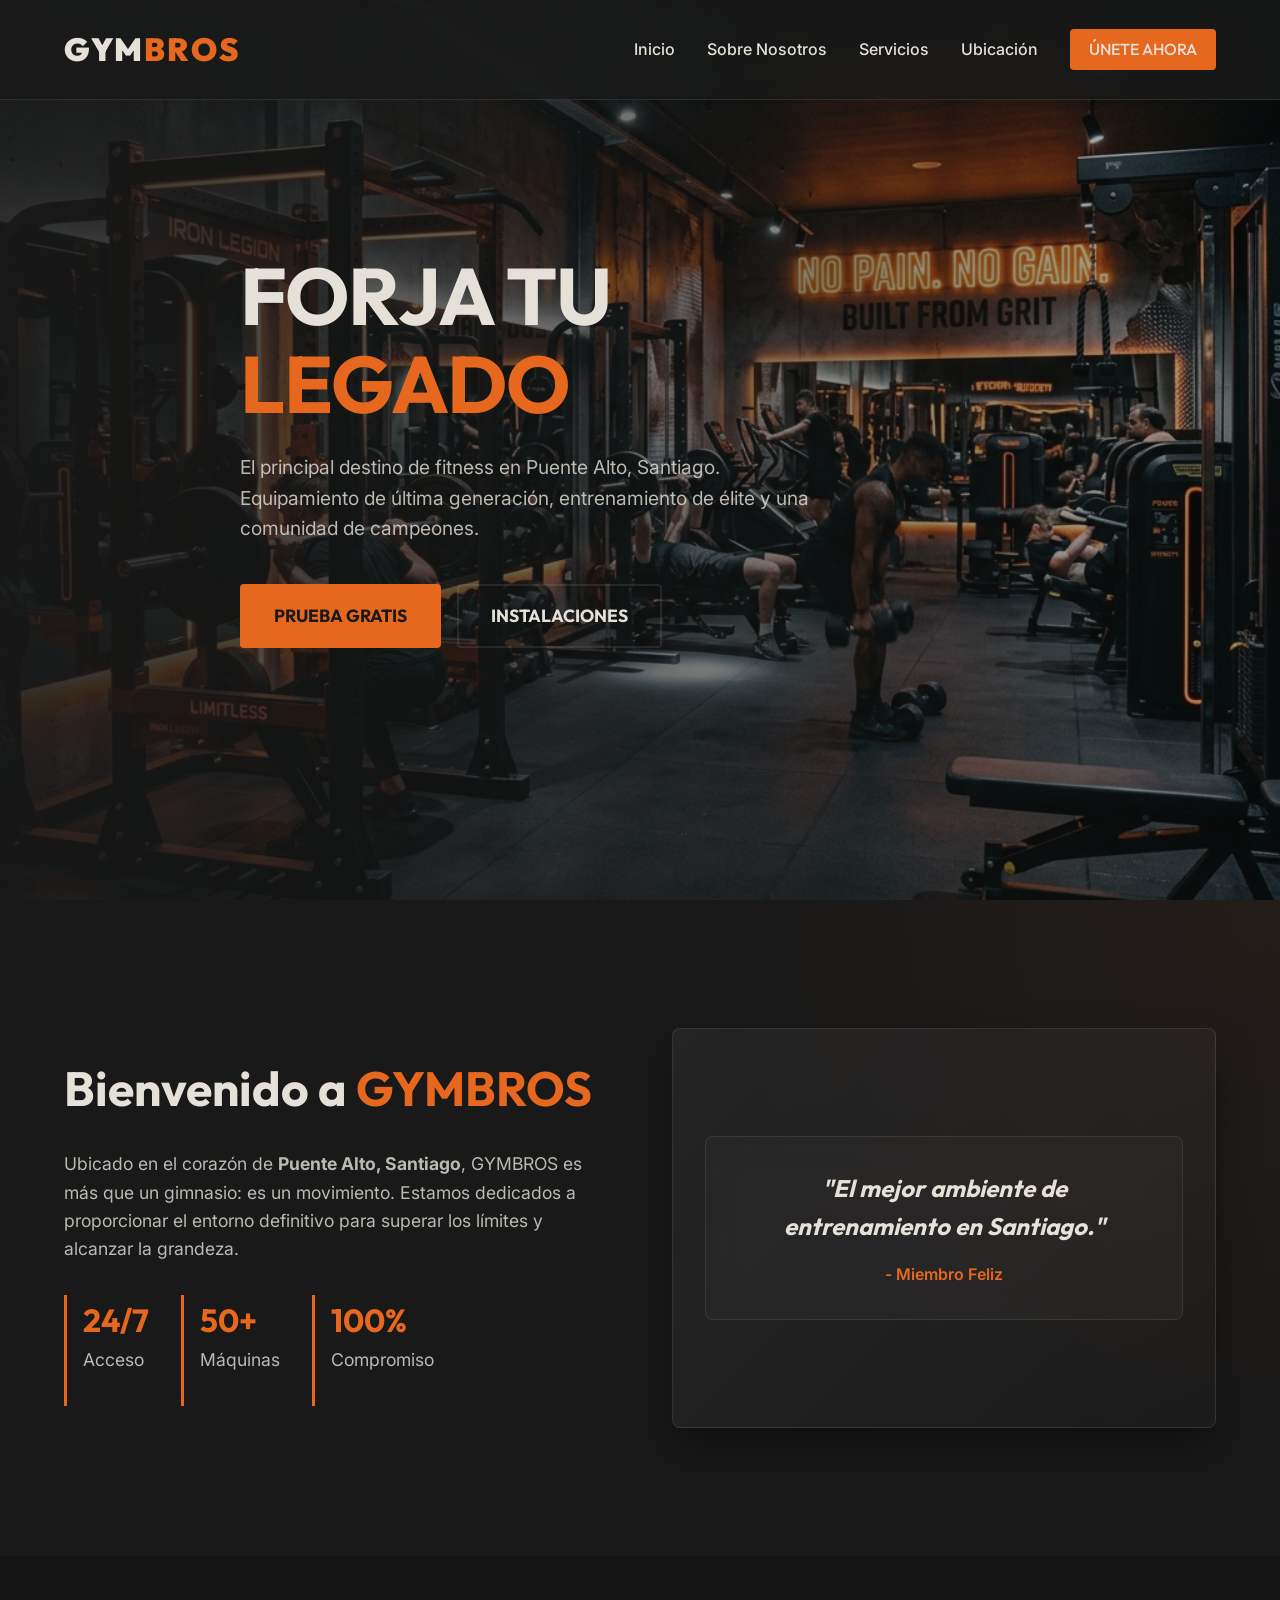
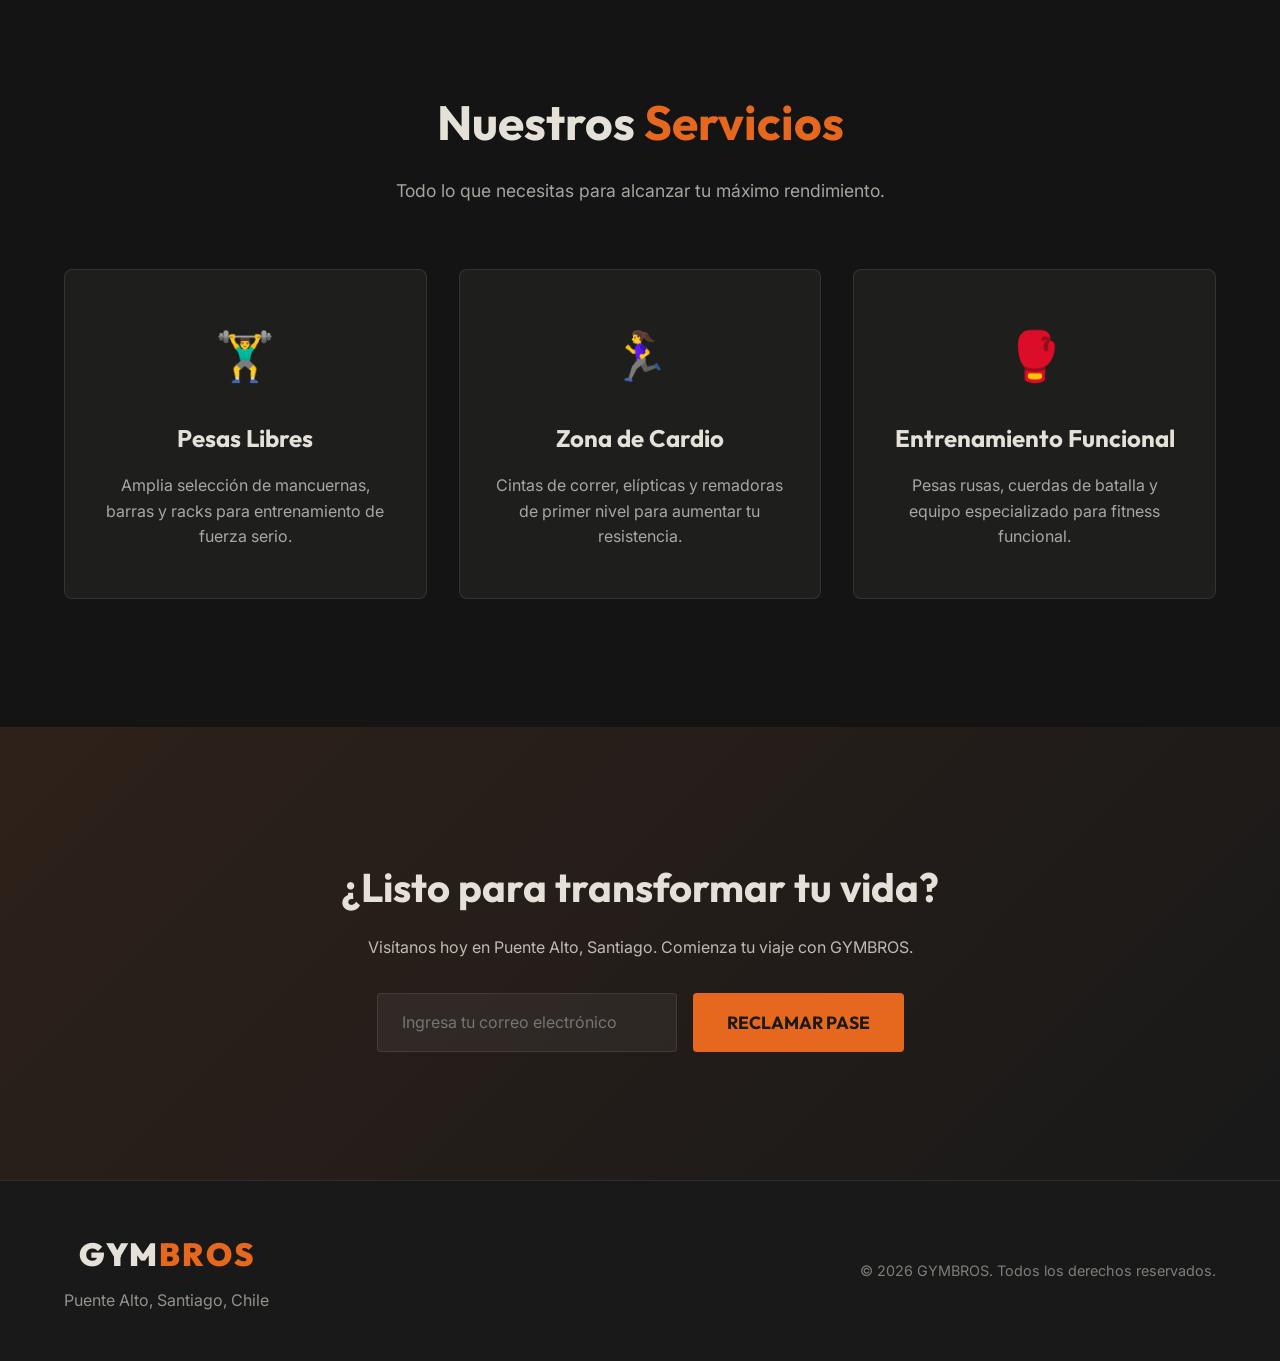
==== index.html @ 48ca898e "Initial commit" ====
<!DOCTYPE html>
<html lang="es">
<head>
    <meta charset="UTF-8">
    <meta name="viewport" content="width=device-width, initial-scale=1.0">
    <title>GYMBROS | El Gimnasio Definitivo en Puente Alto, Santiago</title>
    <meta name="description" content="Únete a GYMBROS en Puente Alto, Santiago. La experiencia de gimnasio premium con equipamiento moderno, entrenadores profesionales y una comunidad inspiradora.">
    <link rel="preconnect" href="https://fonts.googleapis.com">
    <link rel="preconnect" href="https://fonts.gstatic.com" crossorigin>
    <link href="https://fonts.googleapis.com/css2?family=Outfit:wght@400;700;900&family=Inter:wght@400;500;600&display=swap" rel="stylesheet">
    <link rel="stylesheet" href="style.css">
</head>
<body>
    <header class="navbar">
        <div class="logo">GYM<span>BROS</span></div>
        <nav>
            <ul>
                <li><a href="index.html#home">Inicio</a></li>
                <li><a href="index.html#about">Sobre Nosotros</a></li>
                <li><a href="index.html#services">Servicios</a></li>
                <li><a href="location.html">Ubicación</a></li>
                <li><a href="index.html#contact" class="btn-primary-small">Únete Ahora</a></li>
            </ul>
        </nav>
    </header>

    <section id="home" class="hero">
        <div class="hero-overlay"></div>
        <div class="hero-content">
            <h1>FORJA TU<br><span class="highlight">LEGADO</span></h1>
            <p>El principal destino de fitness en Puente Alto, Santiago. Equipamiento de última generación, entrenamiento de élite y una comunidad de campeones.</p>
            <div class="hero-actions">
                <a href="#contact" class="btn-primary">Prueba Gratis</a>
                <a href="#services" class="btn-secondary">Instalaciones</a>
            </div>
        </div>
    </section>

    <section id="about" class="about-section">
        <div class="about-grid">
            <div class="about-text">
                <h2>Bienvenido a <span class="highlight">GYMBROS</span></h2>
                <p>Ubicado en el corazón de <strong>Puente Alto, Santiago</strong>, GYMBROS es más que un gimnasio: es un movimiento. Estamos dedicados a proporcionar el entorno definitivo para superar los límites y alcanzar la grandeza.</p>
                <div class="stats">
                    <div class="stat-box">
                        <h3>24/7</h3>
                        <p>Acceso</p>
                    </div>
                    <div class="stat-box">
                        <h3>50+</h3>
                        <p>Máquinas</p>
                    </div>
                    <div class="stat-box">
                        <h3>100%</h3>
                        <p>Compromiso</p>
                    </div>
                </div>
            </div>
            <div class="about-image-placeholder">
                <div class="glass-card">
                    <h3>"El mejor ambiente de entrenamiento en Santiago."</h3>
                    <p>- Miembro Feliz</p>
                </div>
            </div>
        </div>
    </section>

    <section id="services" class="services-section">
        <div class="section-header">
            <h2>Nuestros <span class="highlight">Servicios</span></h2>
            <p>Todo lo que necesitas para alcanzar tu máximo rendimiento.</p>
        </div>
        <div class="services-grid">
            <div class="service-card">
                <div class="icon">🏋️‍♂️</div>
                <h3>Pesas Libres</h3>
                <p>Amplia selección de mancuernas, barras y racks para entrenamiento de fuerza serio.</p>
            </div>
            <div class="service-card">
                <div class="icon">🏃‍♀️</div>
                <h3>Zona de Cardio</h3>
                <p>Cintas de correr, elípticas y remadoras de primer nivel para aumentar tu resistencia.</p>
            </div>
            <div class="service-card">
                <div class="icon">🥊</div>
                <h3>Entrenamiento Funcional</h3>
                <p>Pesas rusas, cuerdas de batalla y equipo especializado para fitness funcional.</p>
            </div>
        </div>
    </section>

    <section id="contact" class="cta-section">
        <div class="cta-container">
            <h2>¿Listo para transformar tu vida?</h2>
            <p>Visítanos hoy en Puente Alto, Santiago. Comienza tu viaje con GYMBROS.</p>
            <form class="contact-form">
                <input type="email" placeholder="Ingresa tu correo electrónico" required>
                <button type="submit" class="btn-primary">Reclamar Pase</button>
            </form>
        </div>
    </section>

    <footer>
        <div class="footer-content">
            <div class="footer-brand">
                <div class="logo">GYM<span>BROS</span></div>
                <p>Puente Alto, Santiago, Chile</p>
            </div>
            <div class="footer-links">
                <p>&copy; 2026 GYMBROS. Todos los derechos reservados.</p>
            </div>
        </div>
    </footer>
</body>
</html>
---- style.css ----
:root {
    --bg-color: #191919;
    --text-color: #E5E1D8;
    --primary-color: #E6681E;
    --primary-hover: #ff7a29;
    --card-bg: rgba(229, 225, 216, 0.05);
    --glass-border: rgba(229, 225, 216, 0.1);
    
    --font-heading: 'Outfit', sans-serif;
    --font-body: 'Inter', sans-serif;
}

* {
    margin: 0;
    padding: 0;
    box-sizing: border-box;
    scroll-behavior: smooth;
}

body {
    background-color: var(--bg-color);
    color: var(--text-color);
    font-family: var(--font-body);
    line-height: 1.6;
    overflow-x: hidden;
}

h1, h2, h3, h4, h5, h6, .logo {
    font-family: var(--font-heading);
}

.highlight {
    color: var(--primary-color);
}

/* Navbar */
.navbar {
    position: fixed;
    top: 0;
    left: 0;
    width: 100%;
    padding: 1.5rem 5%;
    display: flex;
    justify-content: space-between;
    align-items: center;
    background: rgba(25, 25, 25, 0.8);
    backdrop-filter: blur(10px);
    -webkit-backdrop-filter: blur(10px);
    z-index: 1000;
    border-bottom: 1px solid var(--glass-border);
}

.logo {
    font-size: 2rem;
    font-weight: 900;
    letter-spacing: 2px;
}

.logo span {
    color: var(--primary-color);
}

.navbar nav ul {
    display: flex;
    list-style: none;
    gap: 2rem;
    align-items: center;
}

.navbar nav ul li a {
    color: var(--text-color);
    text-decoration: none;
    font-size: 1rem;
    font-weight: 500;
    transition: color 0.3s ease;
}

.navbar nav ul li a:hover {
    color: var(--primary-color);
}

/* Buttons */
.btn-primary, .btn-primary-small, .btn-secondary {
    display: inline-block;
    text-decoration: none;
    border-radius: 4px;
    font-family: var(--font-heading);
    font-weight: 700;
    text-transform: uppercase;
    transition: all 0.3s ease;
    cursor: pointer;
    text-align: center;
}

.btn-primary {
    background-color: var(--primary-color);
    color: var(--bg-color);
    padding: 1rem 2rem;
    font-size: 1.1rem;
    border: 2px solid var(--primary-color);
}

.btn-primary:hover {
    background-color: transparent;
    color: var(--primary-color);
    box-shadow: 0 0 20px rgba(230, 104, 30, 0.4);
}

.btn-primary-small {
    background-color: var(--primary-color);
    color: var(--bg-color);
    padding: 0.5rem 1.2rem;
    font-size: 0.9rem;
}

.btn-primary-small:hover {
    background-color: var(--primary-hover);
}

.btn-secondary {
    background-color: transparent;
    color: var(--text-color);
    padding: 1rem 2rem;
    font-size: 1.1rem;
    border: 2px solid var(--glass-border);
}

.btn-secondary:hover {
    border-color: var(--text-color);
    background-color: rgba(229, 225, 216, 0.1);
}

/* Hero Section */
.hero {
    height: 100vh;
    display: flex;
    align-items: center;
    justify-content: center;
    position: relative;
    padding: 0 5%;
    background: url('assets/img/hero.png') no-repeat center center/cover;
}

.hero-overlay {
    position: absolute;
    top: 0;
    left: 0;
    width: 100%;
    height: 100%;
    background: linear-gradient(to right, rgba(25,25,25,0.9) 0%, rgba(25,25,25,0.6) 50%, rgba(25,25,25,0.3) 100%);
    z-index: 1;
}

.hero-content {
    position: relative;
    z-index: 2;
    max-width: 800px;
    width: 100%;
    animation: fadeInUp 1s ease-out forwards;
}

.hero-content h1 {
    font-size: 5rem;
    line-height: 1.1;
    margin-bottom: 1.5rem;
    text-transform: uppercase;
    letter-spacing: -1px;
}

.hero-content p {
    font-size: 1.2rem;
    margin-bottom: 2.5rem;
    max-width: 600px;
    color: rgba(229, 225, 216, 0.8);
}

.hero-actions {
    display: flex;
    gap: 1rem;
}

/* About Section */
.about-section {
    padding: 8rem 5%;
    background: radial-gradient(circle at top right, rgba(230, 104, 30, 0.05), transparent 40%);
}

.about-grid {
    display: grid;
    grid-template-columns: 1fr 1fr;
    gap: 4rem;
    align-items: center;
    max-width: 1200px;
    margin: 0 auto;
}

.about-text h2 {
    font-size: 3rem;
    margin-bottom: 1.5rem;
}

.about-text p {
    font-size: 1.1rem;
    margin-bottom: 2rem;
    color: rgba(229, 225, 216, 0.8);
}

.stats {
    display: flex;
    gap: 2rem;
}

.stat-box {
    border-left: 3px solid var(--primary-color);
    padding-left: 1rem;
}

.stat-box h3 {
    font-size: 2rem;
    color: var(--primary-color);
}

.about-image-placeholder {
    position: relative;
    height: 400px;
    background: linear-gradient(135deg, rgba(255,255,255,0.05), rgba(255,255,255,0.01));
    border: 1px solid var(--glass-border);
    border-radius: 8px;
    display: flex;
    align-items: center;
    justify-content: center;
    padding: 2rem;
    box-shadow: 0 20px 40px rgba(0,0,0,0.4);
}

.glass-card {
    background: rgba(229, 225, 216, 0.03);
    backdrop-filter: blur(16px);
    -webkit-backdrop-filter: blur(16px);
    border: 1px solid var(--glass-border);
    padding: 2rem;
    border-radius: 8px;
    text-align: center;
}

.glass-card h3 {
    font-size: 1.5rem;
    margin-bottom: 1rem;
    font-style: italic;
}

.glass-card p {
    color: var(--primary-color);
    font-weight: 600;
}

/* Services Section */
.services-section {
    padding: 8rem 5%;
    background-color: rgba(0,0,0,0.2);
}

.section-header {
    text-align: center;
    margin-bottom: 4rem;
}

.section-header h2 {
    font-size: 3rem;
    margin-bottom: 1rem;
}

.section-header p {
    color: rgba(229, 225, 216, 0.7);
    font-size: 1.1rem;
}

.services-grid {
    display: grid;
    grid-template-columns: repeat(auto-fit, minmax(300px, 1fr));
    gap: 2rem;
    max-width: 1200px;
    margin: 0 auto;
}

.service-card {
    background: var(--card-bg);
    border: 1px solid var(--glass-border);
    padding: 3rem 2rem;
    border-radius: 8px;
    text-align: center;
    transition: transform 0.3s ease, box-shadow 0.3s ease;
}

.service-card:hover {
    transform: translateY(-10px);
    box-shadow: 0 15px 30px rgba(0,0,0,0.5);
    border-color: rgba(230, 104, 30, 0.3);
}

.service-card .icon {
    font-size: 3rem;
    margin-bottom: 1.5rem;
    color: var(--primary-color);
}

.service-card h3 {
    font-size: 1.5rem;
    margin-bottom: 1rem;
}

.service-card p {
    color: rgba(229, 225, 216, 0.7);
}

/* CTA Section */
.cta-section {
    padding: 8rem 5%;
    text-align: center;
    background: linear-gradient(135deg, rgba(230, 104, 30, 0.1), rgba(25,25,25,1));
}

.cta-container {
    max-width: 600px;
    margin: 0 auto;
}

.cta-container h2 {
    font-size: 2.5rem;
    margin-bottom: 1rem;
}

.cta-container p {
    margin-bottom: 2rem;
    color: rgba(229, 225, 216, 0.8);
}

.contact-form {
    display: flex;
    gap: 1rem;
    justify-content: center;
}

.contact-form input {
    padding: 1rem 1.5rem;
    border: 1px solid var(--glass-border);
    background: rgba(255,255,255,0.05);
    color: var(--text-color);
    border-radius: 4px;
    font-family: var(--font-body);
    font-size: 1rem;
    flex: 1;
    max-width: 300px;
    outline: none;
    transition: border-color 0.3s ease;
}

.contact-form input:focus {
    border-color: var(--primary-color);
}

/* Footer */
footer {
    padding: 3rem 5%;
    border-top: 1px solid var(--glass-border);
    text-align: center;
}

.footer-content {
    display: flex;
    justify-content: space-between;
    align-items: center;
    max-width: 1200px;
    margin: 0 auto;
    flex-wrap: wrap;
    gap: 2rem;
}

.footer-brand p {
    color: rgba(229, 225, 216, 0.6);
    margin-top: 0.5rem;
}

.footer-links p {
    color: rgba(229, 225, 216, 0.5);
    font-size: 0.9rem;
}

/* Animations */
@keyframes fadeInUp {
    from {
        opacity: 0;
        transform: translateY(30px);
    }
    to {
        opacity: 1;
        transform: translateY(0);
    }
}

/* Responsive */
@media (max-width: 768px) {
    .hero-content h1 {
        font-size: 3.5rem;
    }
    
    .about-grid {
        grid-template-columns: 1fr;
    }
    
    .hero-actions {
        flex-direction: column;
    }
    
    .contact-form {
        flex-direction: column;
        align-items: center;
    }
    
    .contact-form input {
        width: 100%;
        max-width: 100%;
    }
    
    .navbar nav ul {
        display: none; /* Mobile menu could be added later */
    }
}
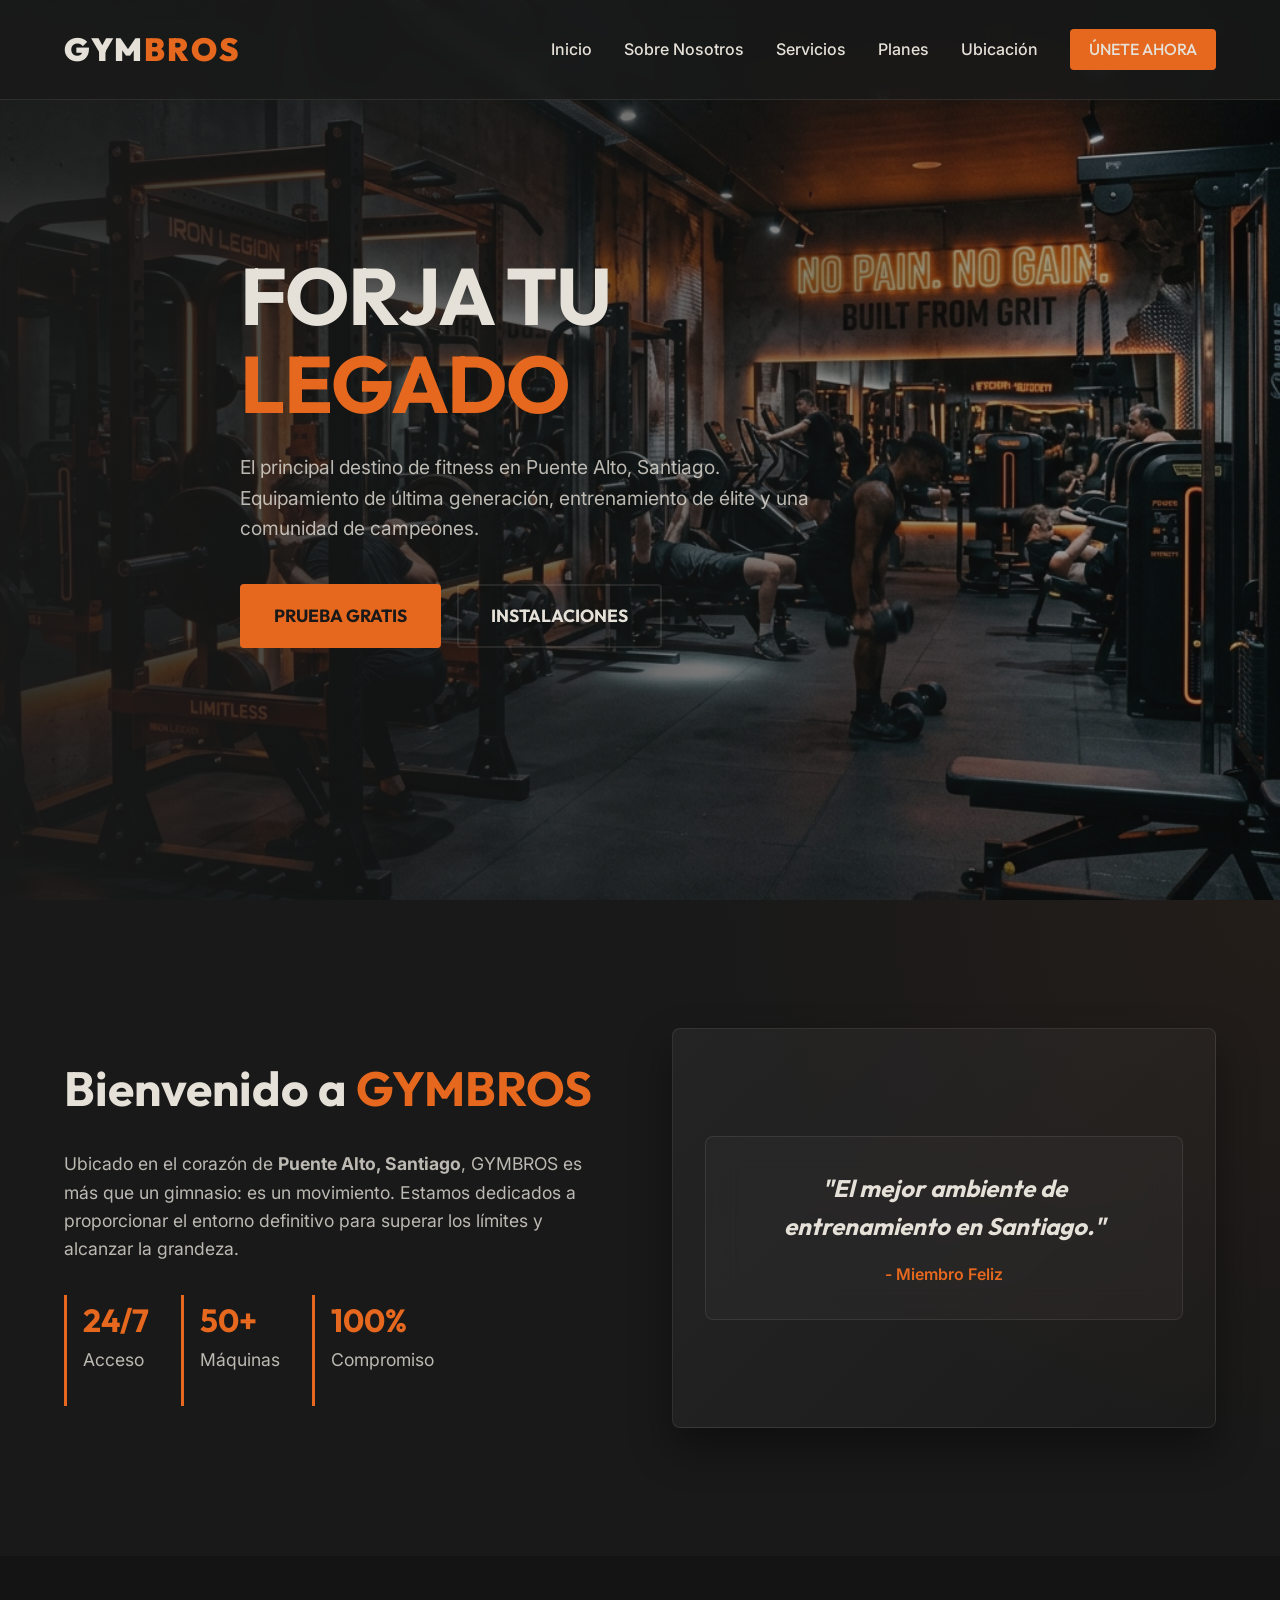
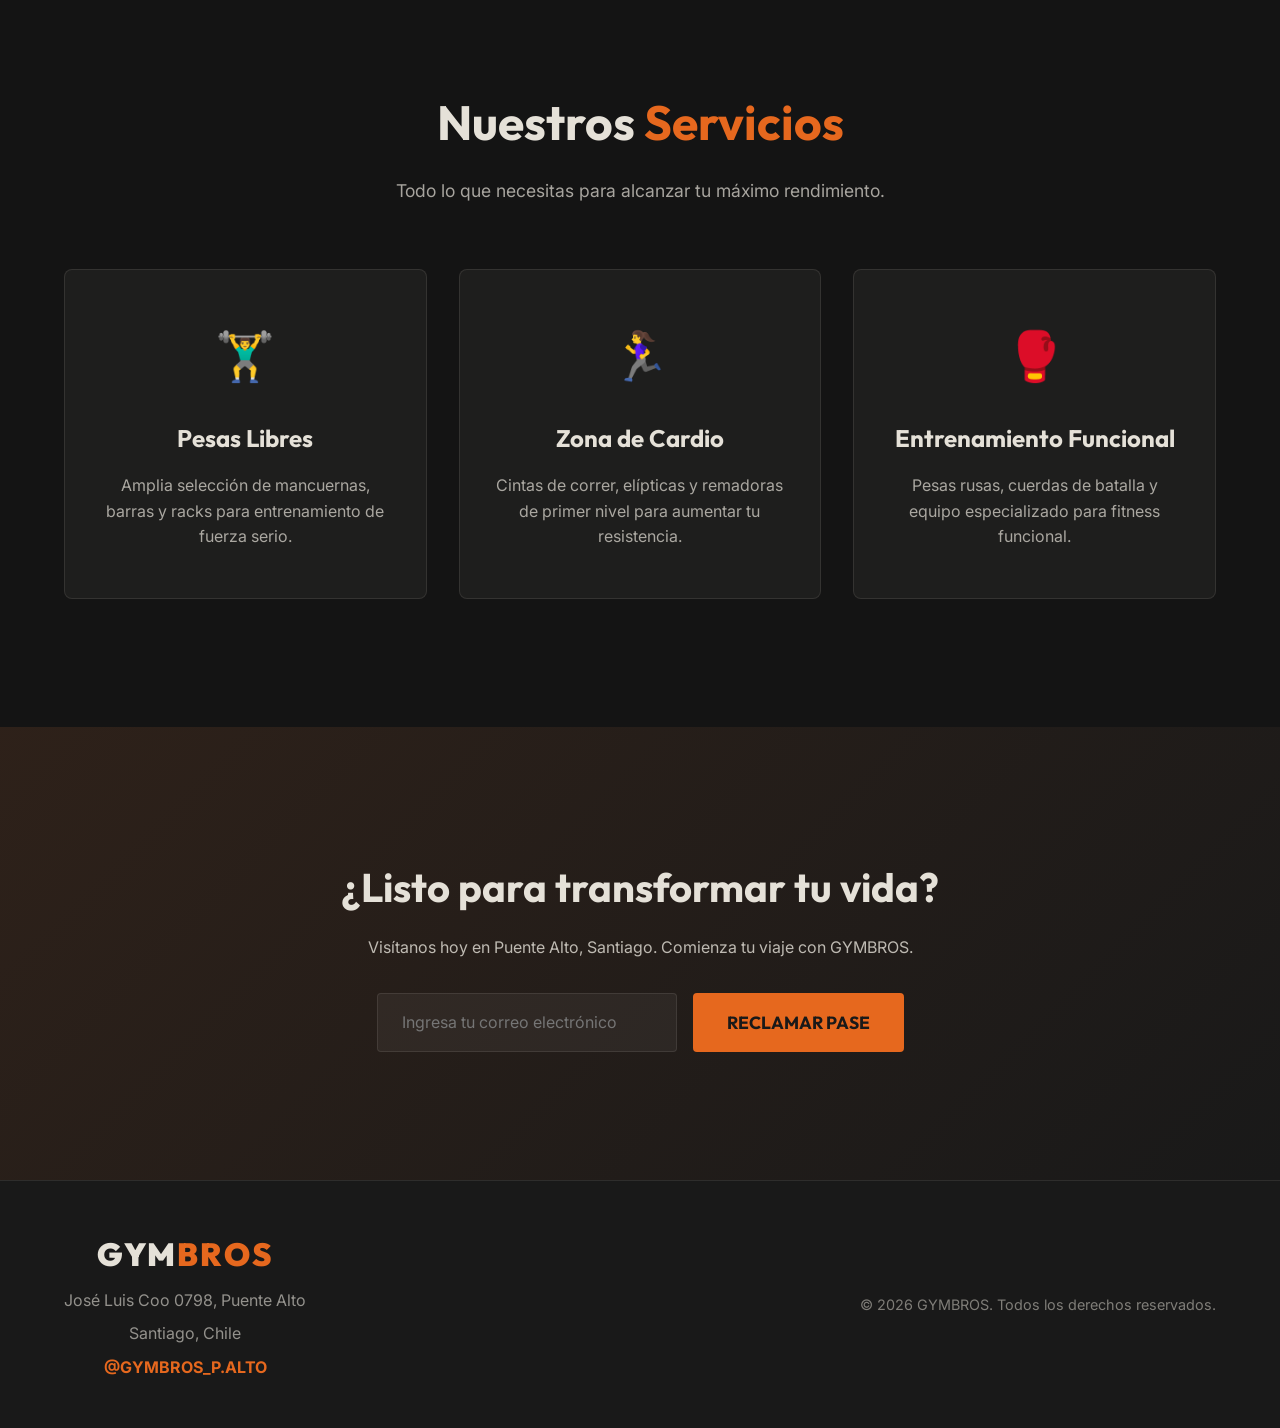
==== commit e8f4fe3f: "Add planes page and update location details" ====
--- a/index.html
+++ b/index.html
@@ -13,13 +13,19 @@
 <body>
     <header class="navbar">
         <div class="logo">GYM<span>BROS</span></div>
-        <nav>
+        <button class="mobile-menu-btn" aria-label="Abrir menú" onclick="toggleMenu()">
+            <span></span>
+            <span></span>
+            <span></span>
+        </button>
+        <nav id="nav-menu">
             <ul>
-                <li><a href="index.html#home">Inicio</a></li>
-                <li><a href="index.html#about">Sobre Nosotros</a></li>
-                <li><a href="index.html#services">Servicios</a></li>
+                <li><a href="index.html#home" onclick="toggleMenu()">Inicio</a></li>
+                <li><a href="index.html#about" onclick="toggleMenu()">Sobre Nosotros</a></li>
+                <li><a href="index.html#services" onclick="toggleMenu()">Servicios</a></li>
+                <li><a href="planes.html">Planes</a></li>
                 <li><a href="location.html">Ubicación</a></li>
-                <li><a href="index.html#contact" class="btn-primary-small">Únete Ahora</a></li>
+                <li><a href="index.html#contact" class="btn-primary-small" onclick="toggleMenu()">Únete Ahora</a></li>
             </ul>
         </nav>
     </header>
@@ -104,12 +110,23 @@
         <div class="footer-content">
             <div class="footer-brand">
                 <div class="logo">GYM<span>BROS</span></div>
-                <p>Puente Alto, Santiago, Chile</p>
+                <p>José Luis Coo 0798, Puente Alto</p>
+                <p>Santiago, Chile</p>
+                <p style="margin-top: 0.5rem; font-weight: bold;"><a href="https://instagram.com/gymbros_p.alto" target="_blank" style="color: var(--primary-color); text-decoration: none;">@GYMBROS_P.ALTO</a></p>
             </div>
             <div class="footer-links">
                 <p>&copy; 2026 GYMBROS. Todos los derechos reservados.</p>
             </div>
         </div>
     </footer>
+
+    <script>
+        function toggleMenu() {
+            const nav = document.getElementById('nav-menu');
+            const btn = document.querySelector('.mobile-menu-btn');
+            nav.classList.toggle('active');
+            btn.classList.toggle('active');
+        }
+    </script>
 </body>
 </html>
--- a/style.css
+++ b/style.css
@@ -398,8 +398,85 @@
     }
 }
 
+/* Mobile Menu Button */
+.mobile-menu-btn {
+    display: none;
+    background: none;
+    border: none;
+    cursor: pointer;
+    flex-direction: column;
+    gap: 6px;
+    z-index: 1001;
+}
+
+.mobile-menu-btn span {
+    display: block;
+    width: 30px;
+    height: 3px;
+    background-color: var(--text-color);
+    transition: all 0.3s ease;
+}
+
+.mobile-menu-btn.active span:nth-child(1) {
+    transform: translateY(9px) rotate(45deg);
+}
+
+.mobile-menu-btn.active span:nth-child(2) {
+    opacity: 0;
+}
+
+.mobile-menu-btn.active span:nth-child(3) {
+    transform: translateY(-9px) rotate(-45deg);
+}
+
 /* Responsive */
 @media (max-width: 768px) {
+    .mobile-menu-btn {
+        display: flex;
+    }
+    
+    .navbar nav {
+        position: fixed;
+        top: 0;
+        right: -100%;
+        width: 100%;
+        height: 100vh;
+        background: rgba(25, 25, 25, 0.98);
+        display: flex;
+        align-items: center;
+        justify-content: center;
+        transition: right 0.3s ease;
+    }
+    
+    .navbar nav.active {
+        right: 0;
+    }
+    
+    .navbar nav ul {
+        flex-direction: column;
+        gap: 2rem;
+        text-align: center;
+    }
+    
+    .navbar nav ul li a {
+        font-size: 1.5rem;
+    }
+
+    .stats {
+        flex-direction: column;
+        gap: 1rem;
+        align-items: center;
+        text-align: center;
+    }
+    
+    .stat-box {
+        border-left: none;
+        border-bottom: 3px solid var(--primary-color);
+        padding-left: 0;
+        padding-bottom: 1rem;
+        width: 100%;
+    }
+
     .hero-content h1 {
         font-size: 3.5rem;
     }
@@ -421,8 +498,4 @@
         width: 100%;
         max-width: 100%;
     }
-    
-    .navbar nav ul {
-        display: none; /* Mobile menu could be added later */
-    }
-}
+}
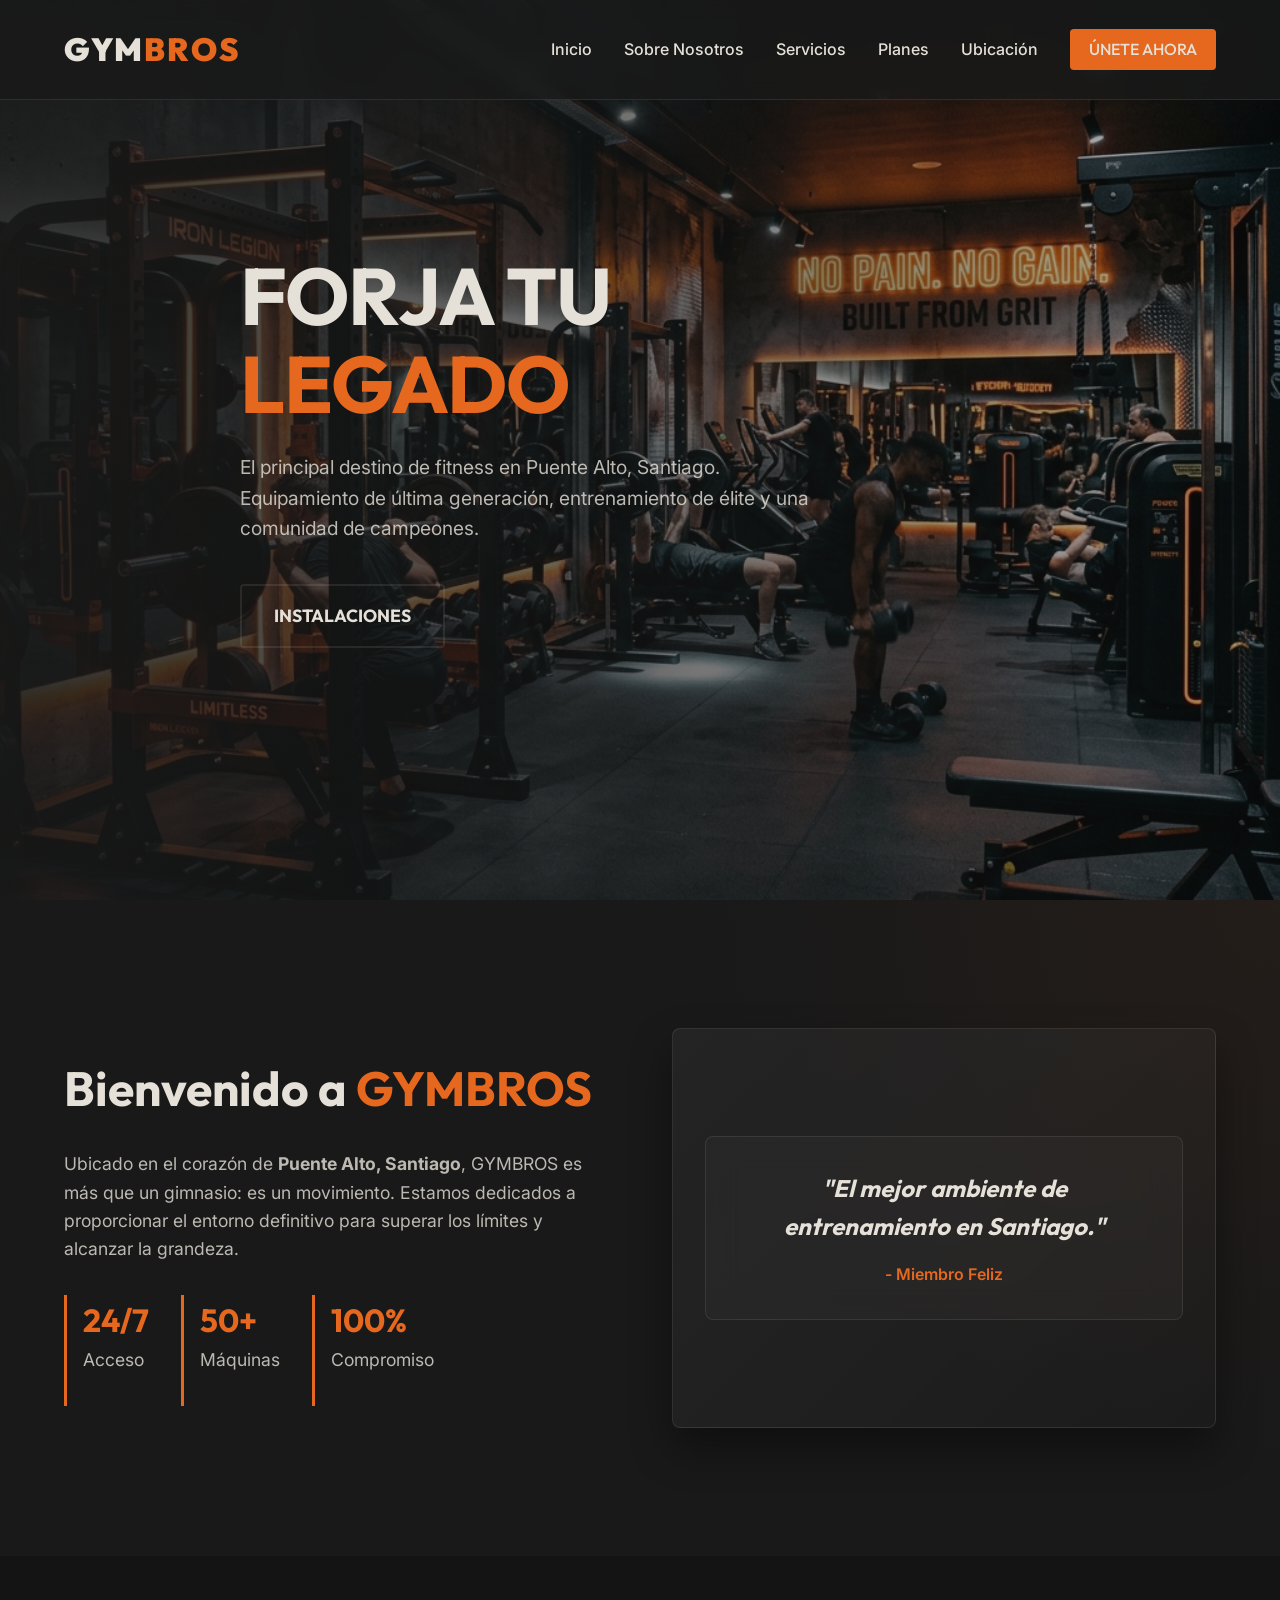
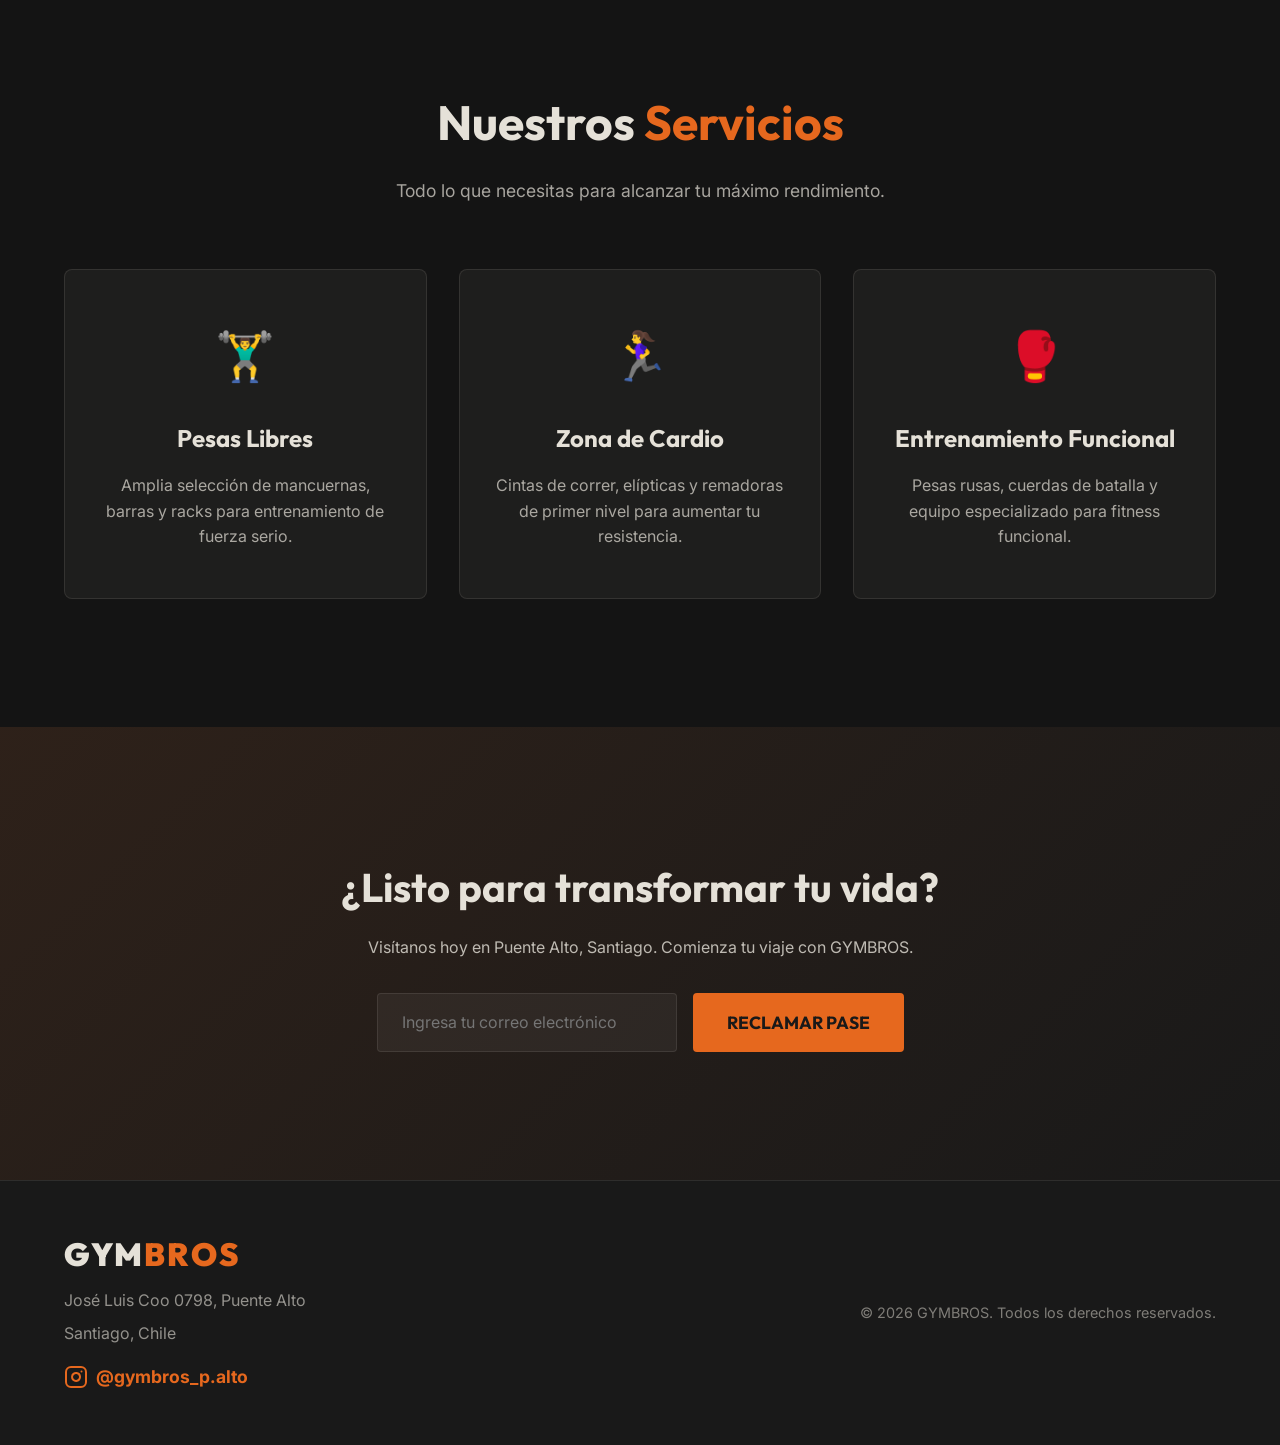
==== commit c89f53fa: "Make logos clickable, remove Prueba Gratis, add IG logo" ====
--- a/index.html
+++ b/index.html
@@ -12,7 +12,7 @@
 </head>
 <body>
     <header class="navbar">
-        <div class="logo">GYM<span>BROS</span></div>
+        <a href="index.html" class="logo" style="text-decoration: none; color: inherit;">GYM<span>BROS</span></a>
         <button class="mobile-menu-btn" aria-label="Abrir menú" onclick="toggleMenu()">
             <span></span>
             <span></span>
@@ -36,7 +36,6 @@
             <h1>FORJA TU<br><span class="highlight">LEGADO</span></h1>
             <p>El principal destino de fitness en Puente Alto, Santiago. Equipamiento de última generación, entrenamiento de élite y una comunidad de campeones.</p>
             <div class="hero-actions">
-                <a href="#contact" class="btn-primary">Prueba Gratis</a>
                 <a href="#services" class="btn-secondary">Instalaciones</a>
             </div>
         </div>
@@ -108,11 +107,20 @@
 
     <footer>
         <div class="footer-content">
-            <div class="footer-brand">
-                <div class="logo">GYM<span>BROS</span></div>
+            <div class="footer-brand" style="text-align: left;">
+                <a href="index.html" class="logo" style="text-decoration: none; color: inherit;">GYM<span>BROS</span></a>
                 <p>José Luis Coo 0798, Puente Alto</p>
                 <p>Santiago, Chile</p>
-                <p style="margin-top: 0.5rem; font-weight: bold;"><a href="https://instagram.com/gymbros_p.alto" target="_blank" style="color: var(--primary-color); text-decoration: none;">@GYMBROS_P.ALTO</a></p>
+                <div style="margin-top: 1rem;">
+                    <a href="https://www.instagram.com/gymbros_p.alto/" target="_blank" style="color: var(--primary-color); text-decoration: none; display: inline-flex; align-items: center; gap: 0.5rem; font-weight: bold; font-size: 1.1rem;">
+                        <svg xmlns="http://www.w3.org/2000/svg" width="24" height="24" viewBox="0 0 24 24" fill="none" stroke="currentColor" stroke-width="2" stroke-linecap="round" stroke-linejoin="round">
+                            <rect x="2" y="2" width="20" height="20" rx="5" ry="5"></rect>
+                            <path d="M16 11.37A4 4 0 1 1 12.63 8 4 4 0 0 1 16 11.37z"></path>
+                            <line x1="17.5" y1="6.5" x2="17.51" y2="6.5"></line>
+                        </svg>
+                        @gymbros_p.alto
+                    </a>
+                </div>
             </div>
             <div class="footer-links">
                 <p>&copy; 2026 GYMBROS. Todos los derechos reservados.</p>
